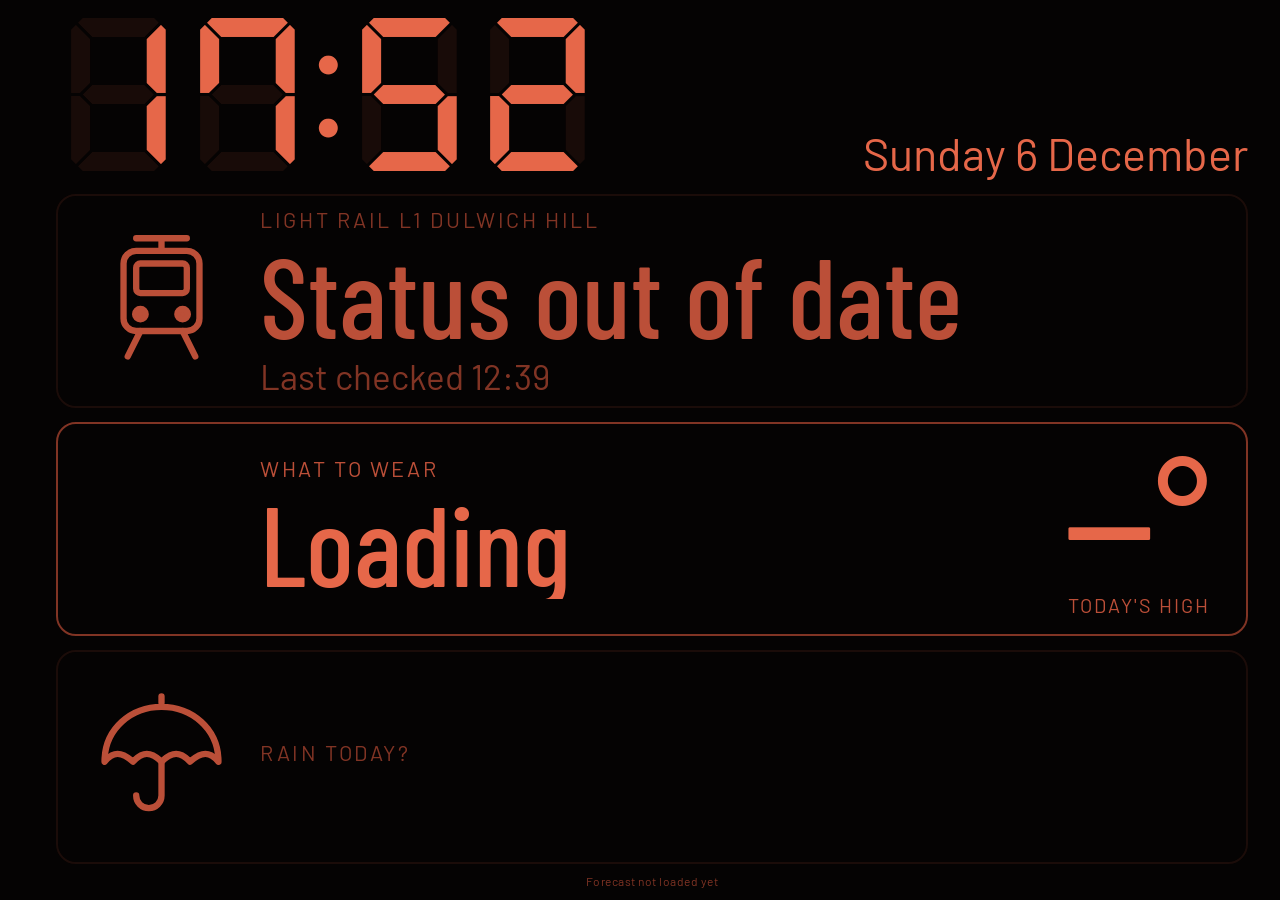
==== earlwood/index.html @ 37ba5a8c "Earlwood page: redesign as a clock strip and three huge answer rows (light rail, what to wear, umbre" ====
<!doctype html>
<html lang="en-AU">
<head>
<meta charset="utf-8">
<meta name="viewport" content="width=device-width, initial-scale=1, viewport-fit=cover, user-scalable=no">
<meta name="apple-mobile-web-app-capable" content="yes">
<meta name="mobile-web-app-capable" content="yes">
<meta name="apple-mobile-web-app-status-bar-style" content="black-translucent">
<meta name="apple-mobile-web-app-title" content="Earlwood Clock">
<meta name="theme-color" content="#050303">
<meta name="color-scheme" content="dark">
<title>Earlwood Clock</title>
<link rel="manifest" href="manifest.webmanifest">
<link rel="apple-touch-icon" href="../icon-180.png">
<link rel="preconnect" href="https://fonts.googleapis.com">
<link rel="preconnect" href="https://fonts.gstatic.com" crossorigin>
<link rel="preload" href="../fonts/dseg7-classic-latin-700-normal.woff2" as="font" type="font/woff2" crossorigin>
<link rel="stylesheet" href="https://fonts.googleapis.com/css2?family=Barlow+Condensed:wght@400;500&amp;family=Barlow:wght@400;500&amp;display=swap">
<link rel="stylesheet" href="../styles.css">
</head>
<body>

<main id="app" class="solo">
  <section class="city" id="city-syd" aria-label="Earlwood">
    <div class="top">
      <div class="time"><span class="ghost" aria-hidden="true">88:88</span><span class="hm" id="syd-hm">--:--</span><span class="ap" id="syd-ap"></span></div>
      <div class="date" id="syd-date"></div>
      <span class="city-meta" id="syd-meta" hidden></span>
    </div>
    <div class="rows">
      <div class="row quiet" id="rail" aria-live="polite">
        <div class="ico" aria-hidden="true"><svg viewBox="0 0 64 64"><path d="M32 8V2M20 2h24"/><rect x="14" y="8" width="36" height="38" rx="6"/><rect x="20" y="14" width="24" height="14" rx="2"/><circle cx="22" cy="38" r="2.5"/><circle cx="42" cy="38" r="2.5"/><path d="M22 46l-6 12M42 46l6 12"/></svg></div>
        <div class="row-body">
          <div class="row-label">Light rail L1 Dulwich Hill</div>
          <div class="row-word" id="rail-head">Checking</div>
          <div class="row-sub" id="rail-sub"></div>
        </div>
      </div>
      <div class="row" id="tile-wear">
        <div class="ico" id="wear-ico" aria-hidden="true"></div>
        <div class="row-body">
          <div class="row-label">What to wear</div>
          <div class="row-word" id="syd-wear">--</div>
          <div class="row-sub" id="syd-wear-sub"></div>
        </div>
        <div class="row-num"><span id="syd-range">--°</span><span class="row-num-cap">today's high</span></div>
      </div>
      <div class="row quiet" id="tile-rain">
        <div class="ico" aria-hidden="true"><svg viewBox="0 0 64 64"><path d="M32 6V3M5 34C5 18 18 8 32 8s27 10 27 26c-4-5-8-5-13.5 0C41 29 37 29 32 34c-5-5-9-5-13.5 0C13 29 9 29 5 34z"/><path d="M32 34v16a6 6 0 0 1-12 0"/></svg></div>
        <div class="row-body">
          <div class="row-label">Rain today?</div>
          <div class="row-word" id="syd-rain-head"></div>
          <div class="row-sub" id="syd-rain-sub"></div>
        </div>
      </div>
    </div>
  </section>

  <footer id="foot"></footer>
</main>

<nav id="controls" hidden aria-label="Display settings">
  <button type="button" id="btn-dim"></button>
  <button type="button" id="btn-full" hidden></button>
  <span id="awake"></span>
</nav>

<script>window.NIGHT_CLOCK = { cities: ['syd'], base: '../', cache: 'earlwood.' };</script>
<script src="../app.js"></script>
</body>
</html>
---- styles.css ----
/* Night Clock
   Layout: two city columns (Sydney wider) in landscape, two stacked rows in portrait.
   Everything sizes from its column width (cqw), so the same rules fit both orientations. */

@font-face {
  font-family: "DSEG7 Classic";
  font-weight: 700;
  font-style: normal;
  font-display: swap;
  src: url("fonts/dseg7-classic-latin-700-normal.woff2") format("woff2");
}

:root {
  --bg: #050303;
  --ink: #ff7352;      /* digits: warm red-orange, gentlest on night vision */
  --ink-2: #d0583f;    /* labels and secondary text */
  --ink-3: #8f3a29;    /* footnotes and axes */
  --line: #1f0e0a;     /* hairlines and night shading */
  --dim: 0.9;
  --digits: "DSEG7 Classic", "Barlow Condensed", "Arial Narrow", Arial, sans-serif;
  --display: "Barlow Condensed", "Arial Narrow", "Helvetica Neue", Arial, sans-serif;
  --body: "Barlow", -apple-system, "Helvetica Neue", Arial, sans-serif;
  color-scheme: dark;
}

* { box-sizing: border-box; margin: 0; }
[hidden] { display: none !important; }

html, body {
  height: 100%;
  background: var(--bg);
  color: var(--ink);
  overflow: hidden;
  -webkit-text-size-adjust: 100%;
  -webkit-user-select: none;
  user-select: none;
  -webkit-tap-highlight-color: transparent;
}

body { font-family: var(--body); }

#app {
  position: fixed;
  top: 0; right: 0; bottom: 0; left: 0;
  display: grid;
  grid-template-columns: minmax(0, 2fr) minmax(0, 1fr);
  padding:
    max(24px, env(safe-area-inset-top))
    max(24px, env(safe-area-inset-right))
    max(28px, env(safe-area-inset-bottom))
    max(24px, env(safe-area-inset-left));
  opacity: var(--dim);
  transition: opacity 0.8s ease;
}

/* Time block pinned to the top, forecast pinned to the bottom, so both cities line up. */
.city {
  container-type: inline-size;
  display: flex;
  flex-direction: column;
  justify-content: space-between;
  gap: 16px;
  min-width: 0;
  overflow: hidden;
  padding: 0 clamp(16px, 3vw, 40px);
}

.city + .city { border-left: 1px solid var(--line); }

.city-head {
  display: flex;
  flex-wrap: wrap;
  justify-content: space-between;
  align-items: baseline;
  gap: 12px;
  font-size: clamp(14px, 3.4cqw, 21px);
  letter-spacing: 0.16em;
  text-transform: uppercase;
  color: var(--ink-2);
}

.city-name { font-weight: 500; white-space: nowrap; }
.city-meta { letter-spacing: 0.04em; text-transform: none; color: var(--ink-2); text-align: right; }

.time {
  position: relative;
  font-family: var(--digits);
  font-weight: 700;
  font-size: 24cqw;
  line-height: 1;
  letter-spacing: 0.02em;
  white-space: nowrap;
  margin-top: 0.2em;
}

/* unlit segments, like a real LED display */
.time .ghost { position: absolute; left: 0; top: 0; opacity: 0.09; pointer-events: none; }
.time .hm { white-space: pre; }

#city-syd .time { font-size: 25cqw; }

.ap {
  font-family: var(--body);
  font-size: 0.2em;
  font-weight: 400;
  letter-spacing: 0.04em;
  margin-left: 0.3em;
  color: var(--ink-2);
}

.date {
  font-size: clamp(16px, 4cqw, 26px);
  color: var(--ink-2);
  margin-top: 0.4em;
}

/* regional headline, fills the space between the clock and the forecast */
.news { min-width: 0; }

.news-src {
  font-size: clamp(12px, 2.8cqw, 16px);
  letter-spacing: 0.14em;
  text-transform: uppercase;
  color: var(--ink-2);
  margin-bottom: 0.6em;
}

.news-title {
  font-family: var(--body);
  font-weight: 500;
  font-size: clamp(19px, 4.6cqw, 32px);
  line-height: 1.25;
  color: var(--ink);
  display: -webkit-box;
  -webkit-box-orient: vertical;
  -webkit-line-clamp: 4;
  overflow: hidden;
}

.wx {
  padding-top: clamp(12px, 2vh, 22px);
  border-top: 1px solid var(--line);
}

.wx-now { display: flex; align-items: baseline; gap: 0.5em; flex-wrap: wrap; }

.wx-temp {
  font-family: var(--display);
  font-weight: 400;
  font-size: clamp(40px, 11cqw, 68px);
  line-height: 1;
  font-variant-numeric: tabular-nums;
}

.wx-desc { font-size: clamp(16px, 3.8cqw, 24px); color: var(--ink-2); }

.wx-range {
  font-size: clamp(13px, 3cqw, 18px);
  color: var(--ink-2);
  margin-top: 0.35em;
  min-height: 1.3em;
}

.wx-chart svg { display: block; width: 100%; height: auto; margin-top: 0.7em; }

/* Earlwood-only page (earlwood/index.html): one wide column */
#app.solo { grid-template-columns: minmax(0, 1fr); }
.solo .wx { min-height: 0; }
.solo .wx-chart { flex: 1 1 0; min-height: 70px; max-height: 300px; position: relative; }
.solo .wx-chart svg { position: absolute; left: 0; top: 0; width: 100%; height: 100%; margin-top: 0; }
.solo .news-title { -webkit-line-clamp: 2; }
.solo .rain-nc { flex-basis: 34%; }

/* Sydney: rain first, temperature small */
.wx-rainy .wx-now { gap: 0.6em; }
.wx-rainy .wx-temp { font-size: clamp(28px, 6.2cqw, 40px); }
.wx-rainy .wx-desc { font-size: clamp(15px, 3.2cqw, 20px); }
.wx-rainy .wx-range { margin: 0 0 0 auto; min-height: 0; font-size: clamp(13px, 2.8cqw, 17px); }
.rain-row { display: flex; gap: 20px; align-items: flex-start; margin-top: 0.6em; }
.rain-text { flex: 1 1 56%; min-width: 0; }
.rain-head {
  font-family: var(--display);
  font-weight: 500;
  font-size: clamp(26px, 6.6cqw, 42px);
  line-height: 1.05;
  color: var(--ink);
}
.rain-sub { font-size: clamp(14px, 3cqw, 19px); color: var(--ink-2); margin-top: 0.35em; }
.rain-nc { flex: 0 0 38%; min-width: 0; }
.rain-nc-cap {
  font-size: clamp(11px, 2.4cqw, 14px);
  letter-spacing: 0.1em;
  text-transform: uppercase;
  color: var(--ink-2);
  margin-bottom: 4px;
}
.rain-nc svg { display: block; width: 100%; height: 60px; }
.wx-rainy .wx-chart svg { margin-top: 0.7em; }

/* chart parts */
.night { fill: var(--line); }
.bar   { fill: var(--ink); opacity: 0.32; }
.axis  { stroke: var(--ink-3); stroke-width: 1; }
.tick  { stroke: var(--ink-3); stroke-width: 1; }
.bar-led { opacity: 0.55; }
.bar-nc  { opacity: 0.85; }
.grid  { stroke: var(--ink-3); stroke-width: 1; stroke-dasharray: 3 5; opacity: 0.7; }
.tline-thin { stroke-width: 2; opacity: 0.55; }
.lbl-sm { font-size: 14px; }
.lbl-halo { paint-order: stroke; stroke: var(--bg); stroke-width: 5px; stroke-linejoin: round; }
.area  { fill: var(--ink); opacity: 0.1; }
.tline { fill: none; stroke: var(--ink); stroke-width: 3; stroke-linejoin: round; stroke-linecap: round; }
.dot   { fill: var(--bg); stroke: var(--ink); stroke-width: 3; }
.val   { fill: var(--ink); font-family: var(--display); font-size: 24px; font-weight: 500; }
.lbl   { fill: var(--ink-2); font-family: var(--body); font-size: 17px; }

#foot {
  position: absolute;
  left: 0; right: 0;
  bottom: max(6px, env(safe-area-inset-bottom));
  text-align: center;
  font-size: 12px;
  letter-spacing: 0.04em;
  color: var(--ink-3);
}

#controls {
  position: fixed;
  left: 50%;
  bottom: max(36px, env(safe-area-inset-bottom));
  transform: translateX(-50%);
  display: flex;
  align-items: center;
  flex-wrap: wrap;
  justify-content: center;
  gap: 12px 16px;
  max-width: calc(100vw - 32px);
  padding: 12px 16px;
  background: #140805;
  border: 1px solid var(--ink-3);
  border-radius: 14px;
  filter: brightness(var(--ctl, 0.9));  /* dims with the display but stays opaque */
  z-index: 5;
}

#controls button {
  min-height: 52px;
  min-width: 150px;
  padding: 0 20px;
  font: 500 18px var(--body);
  color: var(--ink);
  background: transparent;
  border: 1px solid var(--ink-3);
  border-radius: 10px;
}

#controls button:active { background: var(--line); }
#awake { font-size: 14px; color: var(--ink-2); max-width: 280px; }

@media (orientation: portrait) {
  #app {
    grid-template-columns: minmax(0, 1fr);
    grid-template-rows: minmax(0, 1fr) minmax(0, 1fr);
  }
  .city + .city { border-left: 0; border-top: 1px solid var(--line); }
  #app { padding-top: max(20px, env(safe-area-inset-top)); padding-bottom: max(24px, env(safe-area-inset-bottom)); }
  .city { gap: 8px; padding-bottom: 14px; }
  .news { display: none; }  /* portrait is tight, headlines are for landscape */
  #city-syd .time { font-size: 17cqw; }
  .rain-nc svg { height: 46px; }
  .rain-row { margin-top: 0.3em; }
  .rain-head { font-size: clamp(24px, 5cqw, 34px); }
  #city-uk .time { font-size: 16cqw; }
  .wx { padding-top: 8px; }
  .wx-temp { font-size: 52px; }
}

@media (prefers-reduced-motion: reduce) {
  #app { transition: none; }
}

@media (orientation: portrait) {
  #app.solo { grid-template-rows: minmax(0, 1fr); }
  .solo .news { display: block; }
  .solo #city-syd .time { font-size: min(26cqw, 20vh); }
  .solo .wx-chart svg { height: auto; }
}

/* short landscape screens such as small tablets */
@media (orientation: landscape) and (max-height: 640px) {
  #app { padding-top: 12px; padding-bottom: 20px; }
  .city { gap: 8px; }
  .city-head { font-size: 14px; }
  .date { font-size: 18px; margin-top: 0.2em; }
  .wx-rainy .wx-temp { font-size: 28px; }
  .wx-rainy .wx-desc, .wx-rainy .wx-range { font-size: 14px; }
  .rain-row { margin-top: 0.3em; }
  .rain-head { font-size: 26px; }
  .rain-sub, .rain-next { font-size: 14px; margin-top: 0.2em; }
  .rain-nc-cap { font-size: 11px; margin-bottom: 2px; }
  .rain-nc svg { height: 40px; }
  #foot { font-size: 11px; }
}

/* ---------- Earlwood page: a clock strip and three big answers ----------
   Light rail, what to wear, umbrella. Built to be read from across the kitchen, so words are huge
   and a row turns into a solid block when it needs attention. */
#app.solo { padding-top: max(24px, env(safe-area-inset-top)); padding-bottom: max(30px, env(safe-area-inset-bottom)); }
#app.solo .city { gap: clamp(8px, 1.6vh, 16px); padding: 0 clamp(8px, 1.6vw, 24px); }
#app.solo .top { display: flex; align-items: baseline; justify-content: space-between; gap: 24px; flex: 0 0 auto; }
#app.solo #city-syd .time { font-size: min(17vh, 21cqw); margin-top: 0; }
#app.solo .date { font-size: min(5vh, 4.2cqw); margin: 0; text-align: right; color: var(--ink); }
#app.solo .rows { flex: 1 1 0; min-height: 0; display: flex; flex-direction: column; gap: clamp(8px, 1.6vh, 16px); }

.row {
  flex: 1 1 0;
  min-height: 0;
  display: grid;
  grid-template-columns: auto minmax(0, 1fr) auto;
  align-items: center;
  gap: clamp(14px, 2.6cqw, 36px);
  padding: 0 clamp(16px, 3cqw, 40px);
  border: 2px solid var(--ink-3);
  border-radius: 20px;
  color: var(--ink);
  overflow: hidden;
}
.row .ico { width: min(15vh, 13cqw); height: min(15vh, 13cqw); }
.row .ico svg { display: block; width: 100%; height: 100%; fill: none; stroke: currentColor; stroke-width: 3; stroke-linejoin: round; stroke-linecap: round; }
.row .ico svg circle { fill: currentColor; }
.row-label { font-size: clamp(14px, 2.4vh, 24px); letter-spacing: 0.12em; text-transform: uppercase; color: var(--ink-2); }
.row-word { font-family: var(--display); font-weight: 500; font-size: min(12.5vh, 10.5cqw); line-height: 1; margin-top: 0.05em; white-space: nowrap; overflow: hidden; text-overflow: ellipsis; }
.row-sub { font-size: clamp(18px, 3.9vh, 38px); line-height: 1.15; margin-top: 0.15em; color: var(--ink-2); }
.row-num { font-family: var(--display); font-weight: 500; font-size: min(17vh, 15cqw); line-height: 1; text-align: right; }
.row-num-cap { display: block; font-family: var(--body); font-weight: 400; font-size: clamp(13px, 2.2vh, 22px); letter-spacing: 0.1em; text-transform: uppercase; color: var(--ink-2); }

/* quiet: nothing to worry about, dimmer and outlined */
.row.quiet { border-color: var(--line); color: var(--ink-2); }
.row.quiet .row-label, .row.quiet .row-sub { color: var(--ink-3); }
/* needs attention: a solid block, impossible to miss */
.row.on { background: var(--ink); border-color: var(--ink); color: var(--bg); }
.row.on .row-label, .row.on .row-sub, .row.on .row-num-cap { color: var(--bg); }
.row.maybe { border-color: var(--ink); }

@media (orientation: portrait) {
  #app.solo #city-syd .time { font-size: min(14vh, 25cqw); }
  #app.solo .top { flex-direction: column; align-items: flex-start; gap: 4px; }
  #app.solo .date { text-align: left; font-size: 3.6vh; }
  .row .ico { width: min(10vh, 16cqw); height: min(10vh, 16cqw); }
  .row-word { font-size: min(7.5vh, 10cqw); }
  .row-num { font-size: min(10vh, 18cqw); }
}
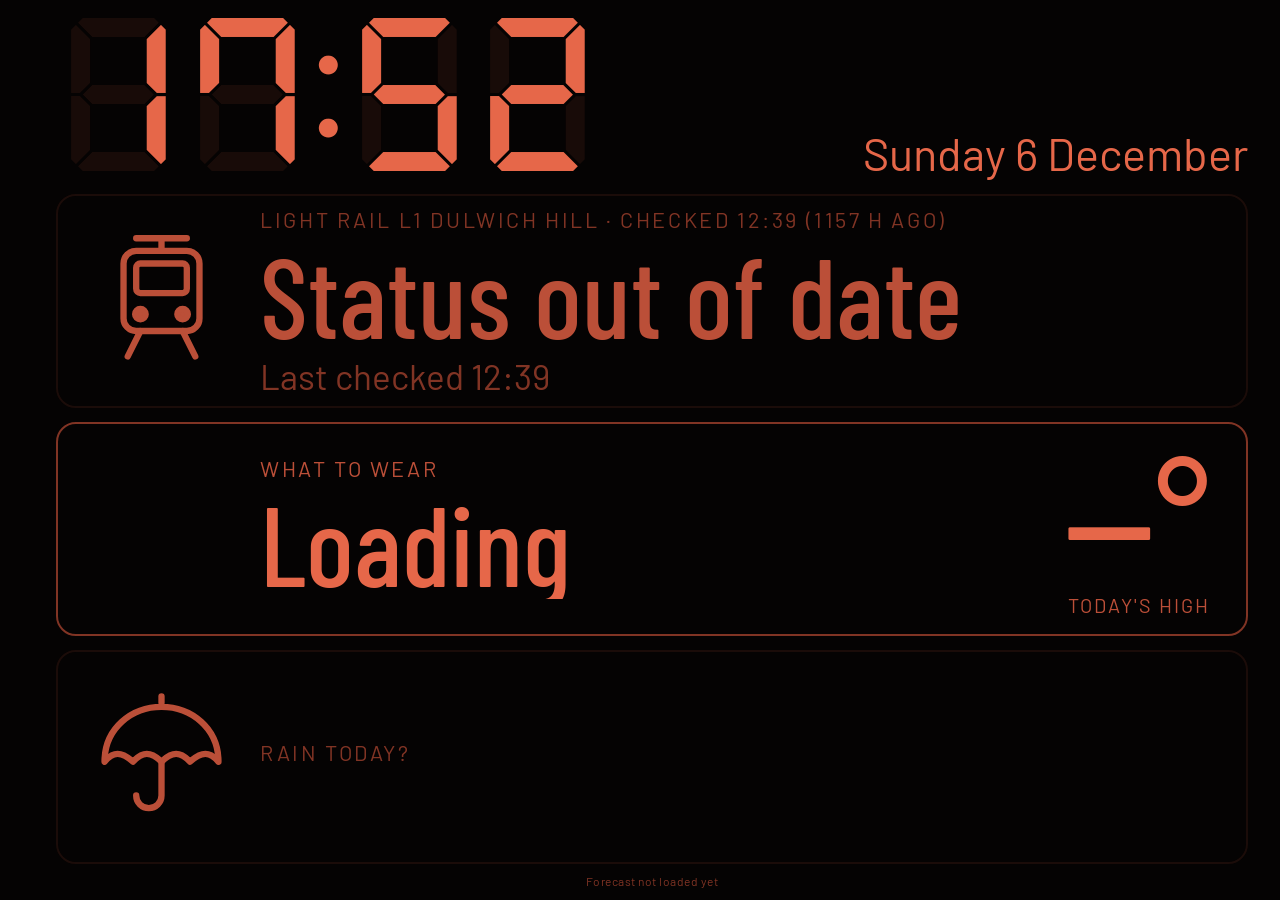
==== commit af0799b7: "Earlwood page: show when the light rail status was last checked Co-Authored-By: Claude Sonnet 5.5 <n" ====
--- a/earlwood/index.html
+++ b/earlwood/index.html
@@ -31,7 +31,7 @@
       <div class="row quiet" id="rail" aria-live="polite">
         <div class="ico" aria-hidden="true"><svg viewBox="0 0 64 64"><path d="M32 8V2M20 2h24"/><rect x="14" y="8" width="36" height="38" rx="6"/><rect x="20" y="14" width="24" height="14" rx="2"/><circle cx="22" cy="38" r="2.5"/><circle cx="42" cy="38" r="2.5"/><path d="M22 46l-6 12M42 46l6 12"/></svg></div>
         <div class="row-body">
-          <div class="row-label">Light rail L1 Dulwich Hill</div>
+          <div class="row-label" id="rail-label">Light rail L1 Dulwich Hill</div>
           <div class="row-word" id="rail-head">Checking</div>
           <div class="row-sub" id="rail-sub"></div>
         </div>
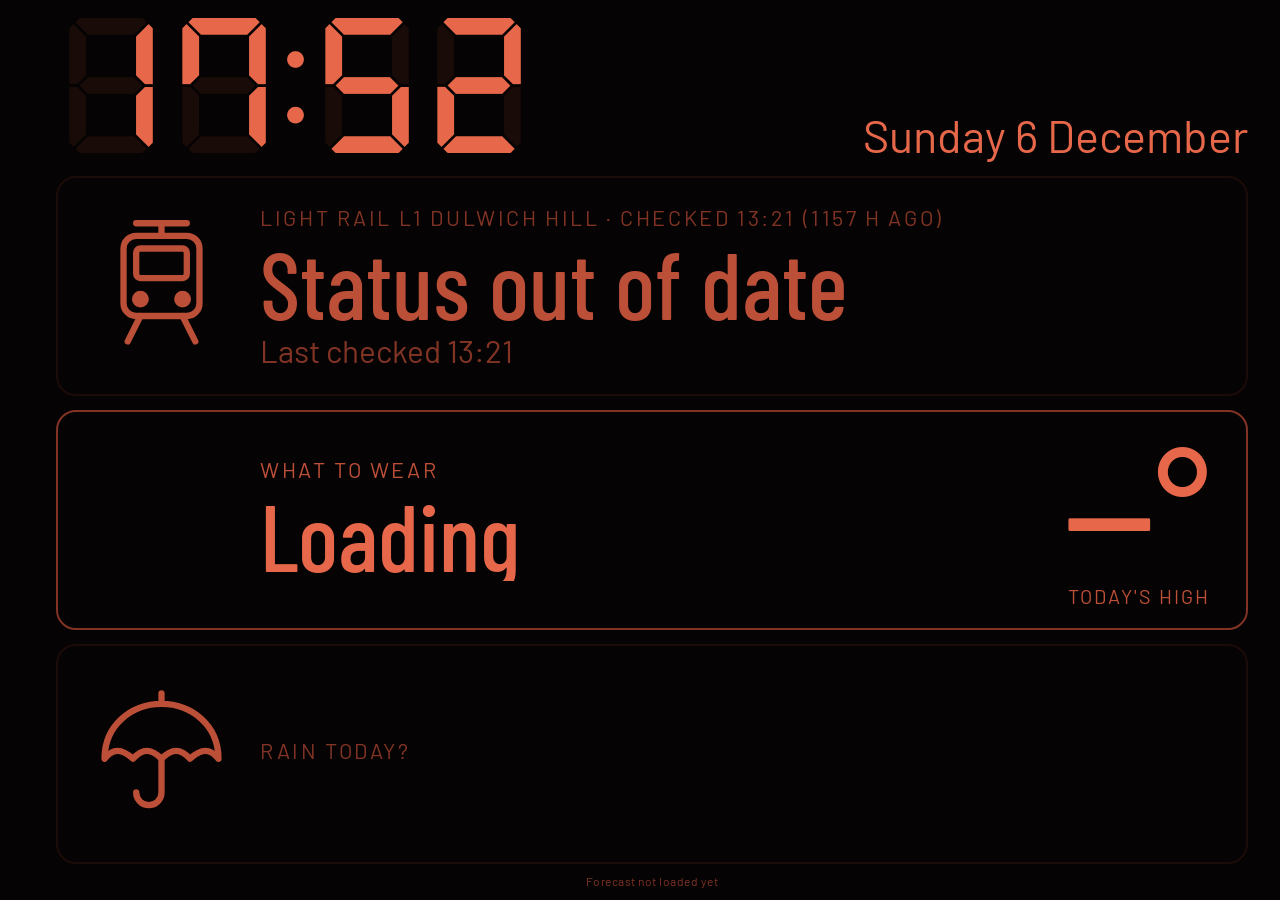
==== commit 658c3e98: "Earlwood page: bring back temperature-now words and rain likelihood words Co-Authored-By: Claude Son" ====
--- a/earlwood/index.html
+++ b/earlwood/index.html
@@ -51,6 +51,7 @@
           <div class="row-label">Rain today?</div>
           <div class="row-word" id="syd-rain-head"></div>
           <div class="row-sub" id="syd-rain-sub"></div>
+          <div class="row-note" id="syd-rain-note"></div>
         </div>
       </div>
     </div>
--- a/styles.css
+++ b/styles.css
@@ -308,7 +308,7 @@
 #app.solo { padding-top: max(24px, env(safe-area-inset-top)); padding-bottom: max(30px, env(safe-area-inset-bottom)); }
 #app.solo .city { gap: clamp(8px, 1.6vh, 16px); padding: 0 clamp(8px, 1.6vw, 24px); }
 #app.solo .top { display: flex; align-items: baseline; justify-content: space-between; gap: 24px; flex: 0 0 auto; }
-#app.solo #city-syd .time { font-size: min(17vh, 21cqw); margin-top: 0; }
+#app.solo #city-syd .time { font-size: min(15vh, 21cqw); margin-top: 0; }
 #app.solo .date { font-size: min(5vh, 4.2cqw); margin: 0; text-align: right; color: var(--ink); }
 #app.solo .rows { flex: 1 1 0; min-height: 0; display: flex; flex-direction: column; gap: clamp(8px, 1.6vh, 16px); }
 
@@ -329,17 +329,18 @@
 .row .ico svg { display: block; width: 100%; height: 100%; fill: none; stroke: currentColor; stroke-width: 3; stroke-linejoin: round; stroke-linecap: round; }
 .row .ico svg circle { fill: currentColor; }
 .row-label { font-size: clamp(14px, 2.4vh, 24px); letter-spacing: 0.12em; text-transform: uppercase; color: var(--ink-2); }
-.row-word { font-family: var(--display); font-weight: 500; font-size: min(12.5vh, 10.5cqw); line-height: 1; margin-top: 0.05em; white-space: nowrap; overflow: hidden; text-overflow: ellipsis; }
-.row-sub { font-size: clamp(18px, 3.9vh, 38px); line-height: 1.15; margin-top: 0.15em; color: var(--ink-2); }
+.row-word { font-family: var(--display); font-weight: 500; font-size: min(10.5vh, 10cqw); line-height: 1; margin-top: 0.05em; white-space: nowrap; overflow: hidden; text-overflow: ellipsis; }
+.row-sub { font-size: clamp(17px, 3.5vh, 34px); line-height: 1.15; margin-top: 0.1em; color: var(--ink-2); }
+.row-note { font-size: clamp(15px, 2.8vh, 26px); line-height: 1.15; margin-top: 0.1em; color: var(--ink-2); }
 .row-num { font-family: var(--display); font-weight: 500; font-size: min(17vh, 15cqw); line-height: 1; text-align: right; }
 .row-num-cap { display: block; font-family: var(--body); font-weight: 400; font-size: clamp(13px, 2.2vh, 22px); letter-spacing: 0.1em; text-transform: uppercase; color: var(--ink-2); }
 
 /* quiet: nothing to worry about, dimmer and outlined */
 .row.quiet { border-color: var(--line); color: var(--ink-2); }
-.row.quiet .row-label, .row.quiet .row-sub { color: var(--ink-3); }
+.row.quiet .row-label, .row.quiet .row-sub, .row.quiet .row-note { color: var(--ink-3); }
 /* needs attention: a solid block, impossible to miss */
 .row.on { background: var(--ink); border-color: var(--ink); color: var(--bg); }
-.row.on .row-label, .row.on .row-sub, .row.on .row-num-cap { color: var(--bg); }
+.row.on .row-label, .row.on .row-sub, .row.on .row-note, .row.on .row-num-cap { color: var(--bg); }
 .row.maybe { border-color: var(--ink); }
 
 @media (orientation: portrait) {
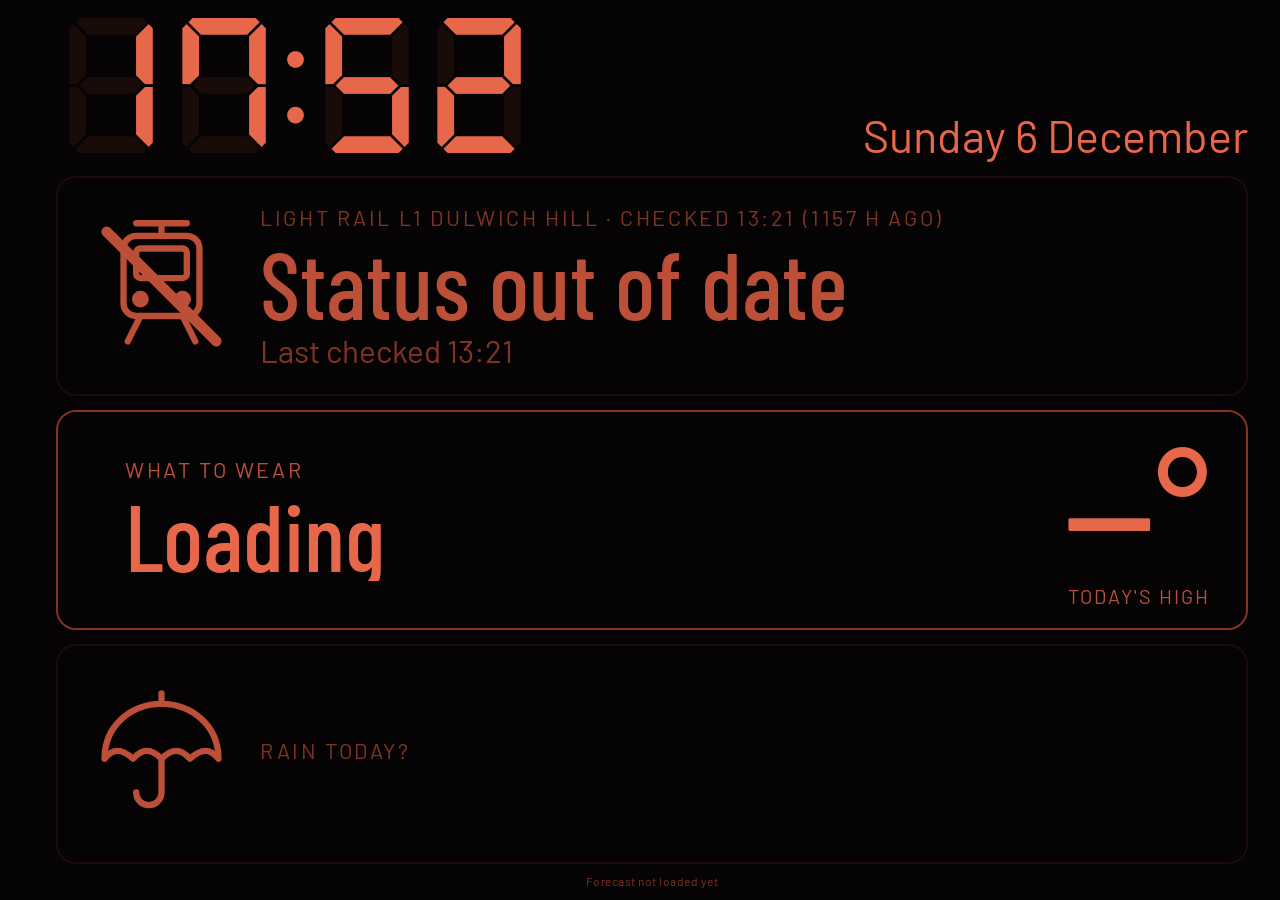
==== commit d793c07a: "Earlwood page: more pictures (cancelled tram, sun and hat for hot days, gumboots and raincoat for we" ====
--- a/earlwood/index.html
+++ b/earlwood/index.html
@@ -29,7 +29,7 @@
     </div>
     <div class="rows">
       <div class="row quiet" id="rail" aria-live="polite">
-        <div class="ico" aria-hidden="true"><svg viewBox="0 0 64 64"><path d="M32 8V2M20 2h24"/><rect x="14" y="8" width="36" height="38" rx="6"/><rect x="20" y="14" width="24" height="14" rx="2"/><circle cx="22" cy="38" r="2.5"/><circle cx="42" cy="38" r="2.5"/><path d="M22 46l-6 12M42 46l6 12"/></svg></div>
+        <div class="ico" id="rail-ico" aria-hidden="true"><svg viewBox="0 0 64 64"><path d="M32 8V2M20 2h24"/><rect x="14" y="8" width="36" height="38" rx="6"/><rect x="20" y="14" width="24" height="14" rx="2"/><circle cx="22" cy="38" r="2.5"/><circle cx="42" cy="38" r="2.5"/><path d="M22 46l-6 12M42 46l6 12"/></svg></div>
         <div class="row-body">
           <div class="row-label" id="rail-label">Light rail L1 Dulwich Hill</div>
           <div class="row-word" id="rail-head">Checking</div>
@@ -46,7 +46,7 @@
         <div class="row-num"><span id="syd-range">--°</span><span class="row-num-cap">today's high</span></div>
       </div>
       <div class="row quiet" id="tile-rain">
-        <div class="ico" aria-hidden="true"><svg viewBox="0 0 64 64"><path d="M32 6V3M5 34C5 18 18 8 32 8s27 10 27 26c-4-5-8-5-13.5 0C41 29 37 29 32 34c-5-5-9-5-13.5 0C13 29 9 29 5 34z"/><path d="M32 34v16a6 6 0 0 1-12 0"/></svg></div>
+        <div class="ico" id="rain-ico" aria-hidden="true"><svg viewBox="0 0 64 64"><path d="M32 6V3M5 34C5 18 18 8 32 8s27 10 27 26c-4-5-8-5-13.5 0C41 29 37 29 32 34c-5-5-9-5-13.5 0C13 29 9 29 5 34z"/><path d="M32 34v16a6 6 0 0 1-12 0"/></svg></div>
         <div class="row-body">
           <div class="row-label">Rain today?</div>
           <div class="row-word" id="syd-rain-head"></div>
--- a/styles.css
+++ b/styles.css
@@ -325,8 +325,10 @@
   color: var(--ink);
   overflow: hidden;
 }
-.row .ico { width: min(15vh, 13cqw); height: min(15vh, 13cqw); }
-.row .ico svg { display: block; width: 100%; height: 100%; fill: none; stroke: currentColor; stroke-width: 3; stroke-linejoin: round; stroke-linecap: round; }
+.row .ico { display: flex; gap: 0.15em; align-items: center; }
+.row .ico svg { display: block; flex: none; width: min(15vh, 13cqw); height: min(15vh, 13cqw); fill: none; stroke: currentColor; stroke-width: 3; stroke-linejoin: round; stroke-linecap: round; }
+.row .ico-2 svg { width: min(11vh, 10cqw); height: min(11vh, 10cqw); }
+.row .ico-3 svg { width: min(8.5vh, 8cqw); height: min(8.5vh, 8cqw); }
 .row .ico svg circle { fill: currentColor; }
 .row-label { font-size: clamp(14px, 2.4vh, 24px); letter-spacing: 0.12em; text-transform: uppercase; color: var(--ink-2); }
 .row-word { font-family: var(--display); font-weight: 500; font-size: min(10.5vh, 10cqw); line-height: 1; margin-top: 0.05em; white-space: nowrap; overflow: hidden; text-overflow: ellipsis; }
@@ -347,7 +349,7 @@
   #app.solo #city-syd .time { font-size: min(14vh, 25cqw); }
   #app.solo .top { flex-direction: column; align-items: flex-start; gap: 4px; }
   #app.solo .date { text-align: left; font-size: 3.6vh; }
-  .row .ico { width: min(10vh, 16cqw); height: min(10vh, 16cqw); }
+  .row .ico svg { width: min(10vh, 12cqw); height: min(10vh, 12cqw); }
   .row-word { font-size: min(7.5vh, 10cqw); }
   .row-num { font-size: min(10vh, 18cqw); }
 }
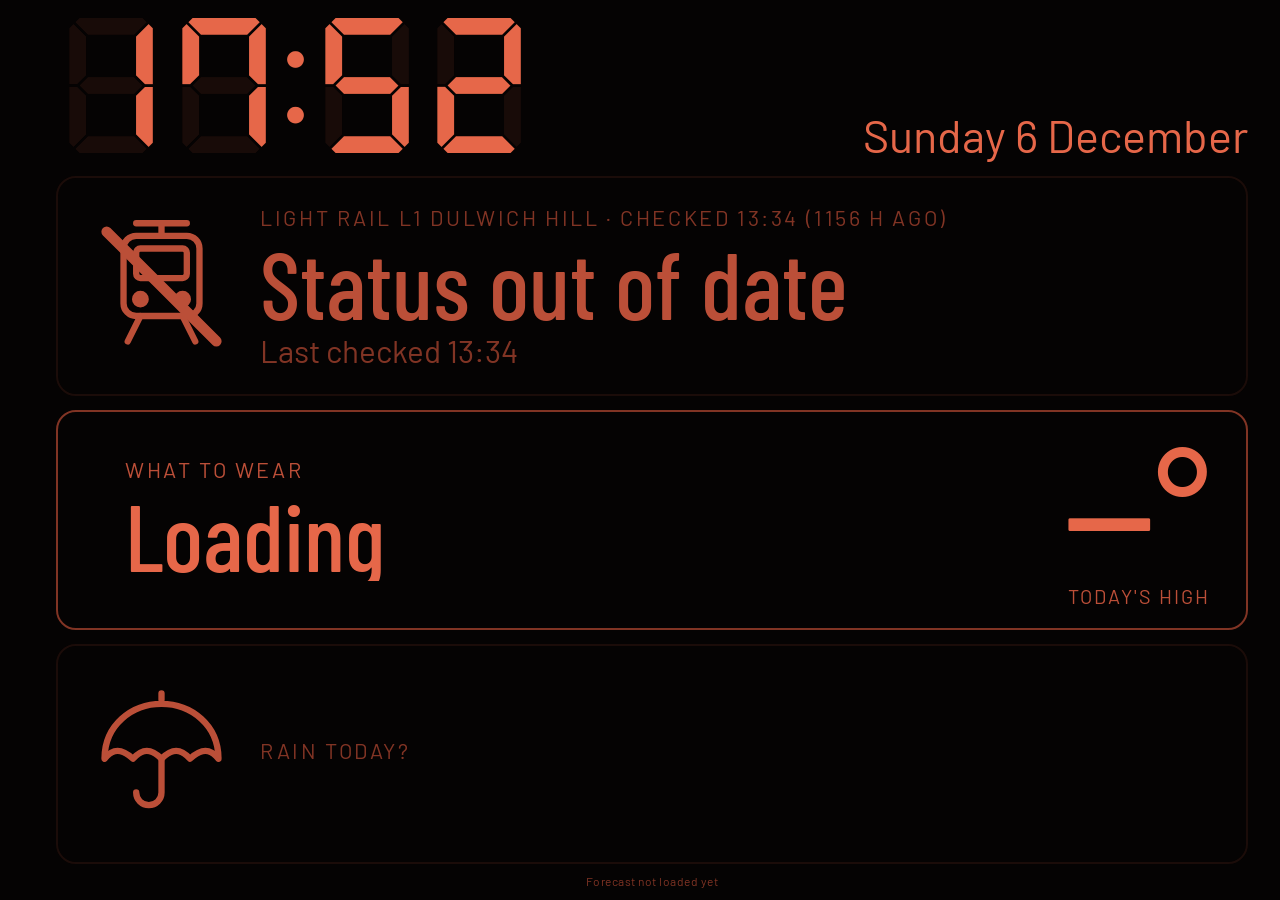
==== commit 70994e45: "Wording pass: wear row uses now and high, tomorrow mode after 5pm, rain row has one window and no cl" ====
--- a/earlwood/index.html
+++ b/earlwood/index.html
@@ -39,16 +39,16 @@
       <div class="row" id="tile-wear">
         <div class="ico" id="wear-ico" aria-hidden="true"></div>
         <div class="row-body">
-          <div class="row-label">What to wear</div>
+          <div class="row-label" id="wear-cap">What to wear</div>
           <div class="row-word" id="syd-wear">--</div>
           <div class="row-sub" id="syd-wear-sub"></div>
         </div>
-        <div class="row-num"><span id="syd-range">--°</span><span class="row-num-cap">today's high</span></div>
+        <div class="row-num"><span id="syd-range">--°</span><span class="row-num-cap" id="wear-num-cap">today's high</span></div>
       </div>
       <div class="row quiet" id="tile-rain">
         <div class="ico" id="rain-ico" aria-hidden="true"><svg viewBox="0 0 64 64"><path d="M32 6V3M5 34C5 18 18 8 32 8s27 10 27 26c-4-5-8-5-13.5 0C41 29 37 29 32 34c-5-5-9-5-13.5 0C13 29 9 29 5 34z"/><path d="M32 34v16a6 6 0 0 1-12 0"/></svg></div>
         <div class="row-body">
-          <div class="row-label">Rain today?</div>
+          <div class="row-label" id="rain-cap">Rain today?</div>
           <div class="row-word" id="syd-rain-head"></div>
           <div class="row-sub" id="syd-rain-sub"></div>
           <div class="row-note" id="syd-rain-note"></div>
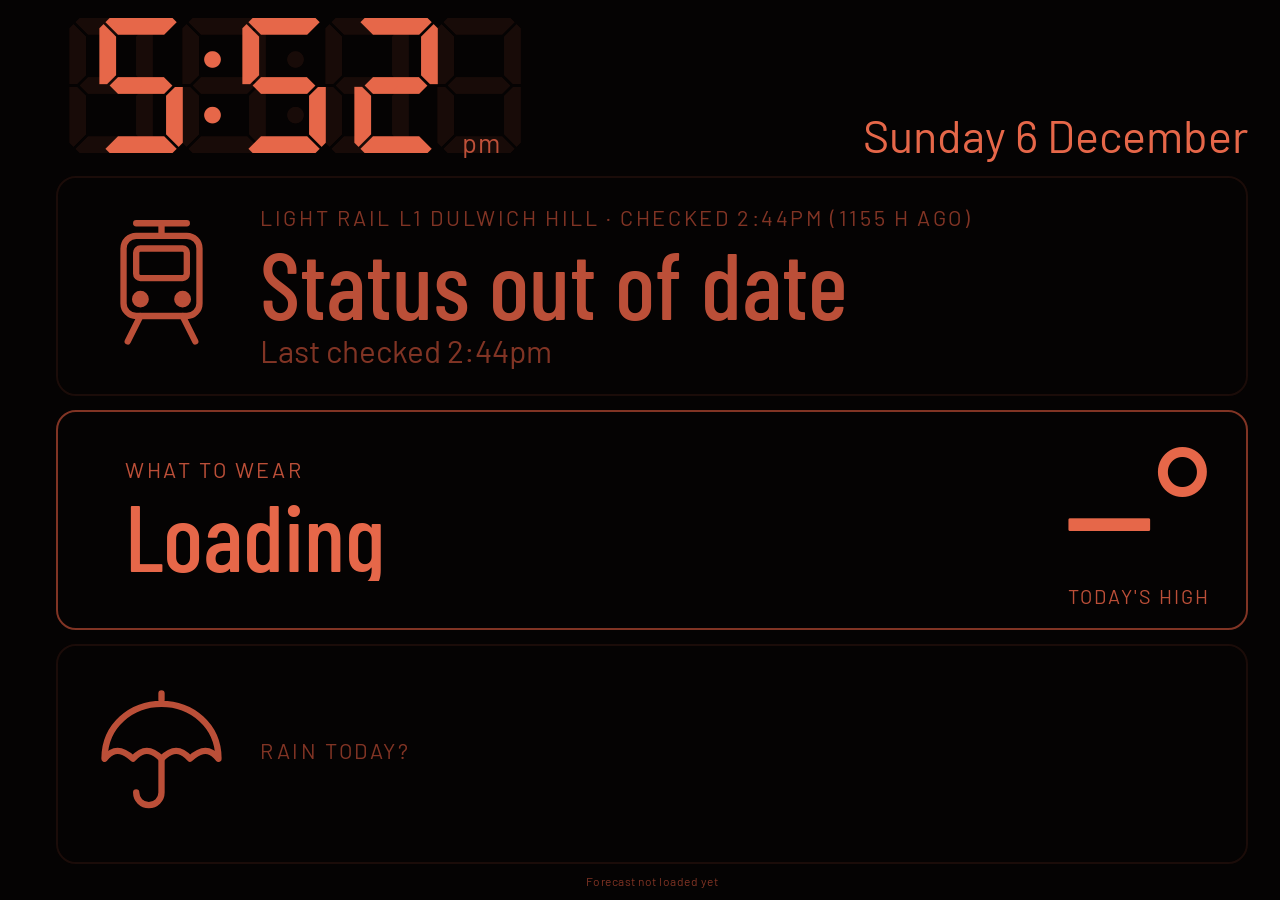
==== commit 83c888f2: "Earlwood page: 12 hour time Co-Authored-By: Claude Sonnet 5.5 <noreply@anthropic.com>" ====
--- a/earlwood/index.html
+++ b/earlwood/index.html
@@ -66,7 +66,7 @@
   <span id="awake"></span>
 </nav>
 
-<script>window.NIGHT_CLOCK = { cities: ['syd'], base: '../', cache: 'earlwood.' };</script>
+<script>window.NIGHT_CLOCK = { hour12: true, cities: ['syd'], base: '../', cache: 'earlwood.' };</script>
 <script src="../app.js"></script>
 </body>
 </html>
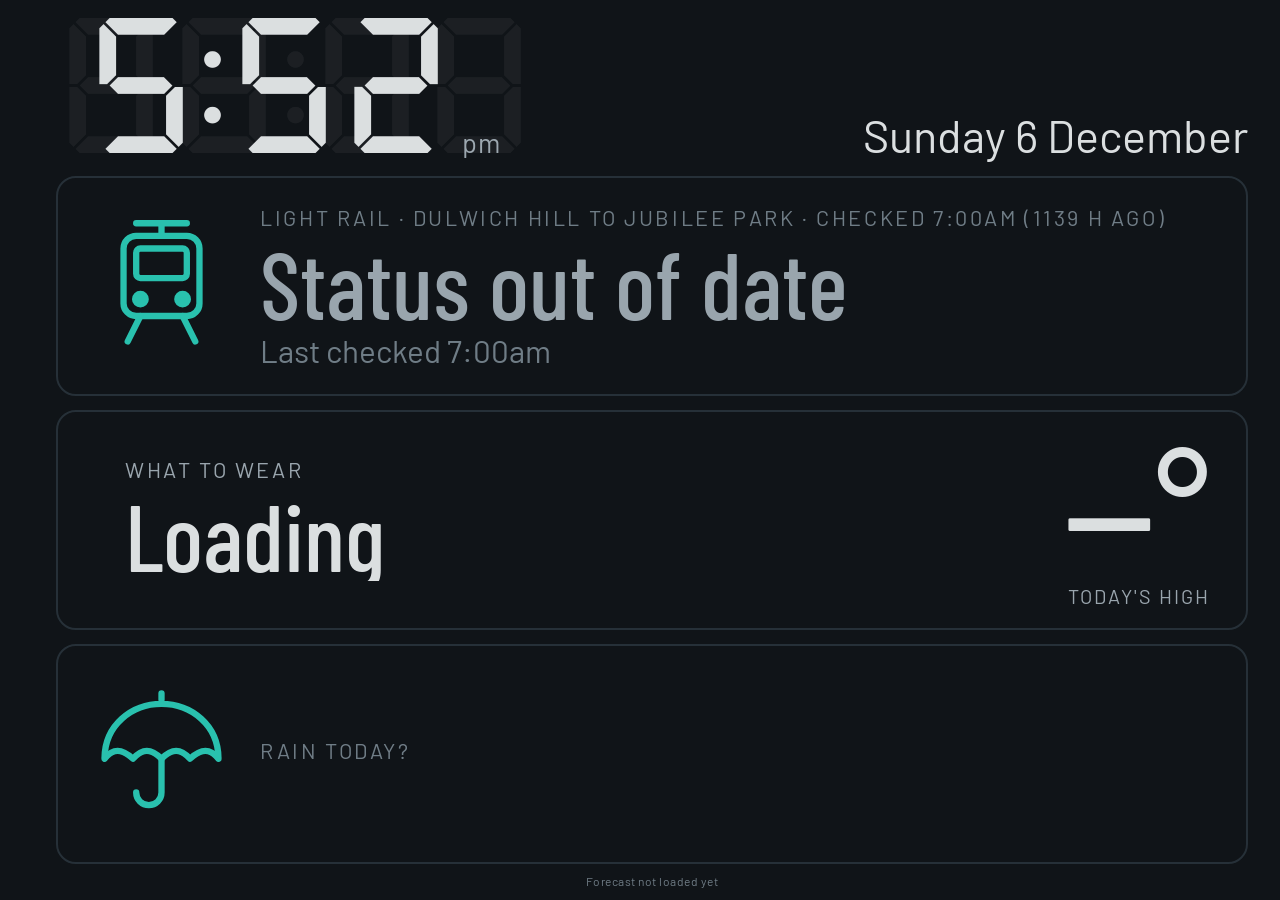
==== commit 417e24b3: "Earlwood page: rotating colour themes (daylight, slate, traffic light, sky) with the warm night look" ====
--- a/earlwood/index.html
+++ b/earlwood/index.html
@@ -61,12 +61,13 @@
 </main>
 
 <nav id="controls" hidden aria-label="Display settings">
+  <button type="button" id="btn-theme"></button>
   <button type="button" id="btn-dim"></button>
   <button type="button" id="btn-full" hidden></button>
   <span id="awake"></span>
 </nav>
 
-<script>window.NIGHT_CLOCK = { hour12: true, cities: ['syd'], base: '../', cache: 'earlwood.' };</script>
+<script>window.NIGHT_CLOCK = { hour12: true, themes: true, cities: ['syd'], base: '../', cache: 'earlwood.' };</script>
 <script src="../app.js"></script>
 </body>
 </html>
--- a/styles.css
+++ b/styles.css
@@ -168,6 +168,7 @@
 .solo .wx { min-height: 0; }
 .solo .wx-chart { flex: 1 1 0; min-height: 70px; max-height: 300px; position: relative; }
 .solo .wx-chart svg { position: absolute; left: 0; top: 0; width: 100%; height: 100%; margin-top: 0; }
+.news-title a { color: inherit; text-decoration: none; -webkit-touch-callout: none; }
 .solo .news-title { -webkit-line-clamp: 2; }
 .solo .rain-nc { flex-basis: 34%; }
 
@@ -320,9 +321,10 @@
   align-items: center;
   gap: clamp(14px, 2.6cqw, 36px);
   padding: 0 clamp(16px, 3cqw, 40px);
-  border: 2px solid var(--ink-3);
+  border: 2px solid var(--rowline, var(--ink-3));
   border-radius: 20px;
   color: var(--ink);
+  background: var(--row-bg, transparent);
   overflow: hidden;
 }
 .row .ico { display: flex; gap: 0.15em; align-items: center; }
@@ -338,12 +340,36 @@
 .row-num-cap { display: block; font-family: var(--body); font-weight: 400; font-size: clamp(13px, 2.2vh, 22px); letter-spacing: 0.1em; text-transform: uppercase; color: var(--ink-2); }
 
 /* quiet: nothing to worry about, dimmer and outlined */
-.row.quiet { border-color: var(--line); color: var(--ink-2); }
+.row.quiet, #tile-wear { border-color: var(--ok-line, var(--rowline, var(--ink-3))); }
+.row.quiet { color: var(--ink-2); }
 .row.quiet .row-label, .row.quiet .row-sub, .row.quiet .row-note { color: var(--ink-3); }
+.row.quiet .ico, #tile-wear .ico { color: var(--ok-icon, inherit); }
 /* needs attention: a solid block, impossible to miss */
-.row.on { background: var(--ink); border-color: var(--ink); color: var(--bg); }
-.row.on .row-label, .row.on .row-sub, .row.on .row-note, .row.on .row-num-cap { color: var(--bg); }
-.row.maybe { border-color: var(--ink); }
+.row.on { background: var(--alert, var(--ink)); border-color: var(--alert, var(--ink)); color: var(--on-alert, var(--bg)); }
+.row.on .row-label, .row.on .row-sub, .row.on .row-note, .row.on .row-num-cap { color: var(--on-alert, var(--bg)); }
+.row.maybe { border-color: var(--maybe, var(--ink)); }
+.row.maybe .ico { color: var(--maybe-icon, inherit); }
+
+/* Colour themes for the Earlwood page. The warm night look is the default set in :root; the page picks
+   one by setting data-theme on <html>: four daytime looks that take turns day by day, and night (8pm to 6am). */
+/* the unlit clock segments are quieter on the themed looks */
+[data-theme] .time .ghost { opacity: 0.06; }
+[data-theme="daylight"] {
+  --bg: #FBF8F3; --ink: #1E2A32; --ink-2: #3F4E58; --ink-3: #66727B; --line: #EDE7DB;
+  --rowline: #C9C0AE; --alert: #D9480F; --on-alert: #FFFFFF; --maybe: #D9480F;
+}
+[data-theme="slate"] {
+  --bg: #101418; --ink: #F2F5F7; --ink-2: #A9B5BE; --ink-3: #7B8993; --line: #1B2229;
+  --rowline: #2A343C; --alert: #FF6B4A; --on-alert: #1A0B07; --maybe: #2DD4BF; --ok-icon: #2DD4BF; --maybe-icon: #2DD4BF;
+}
+[data-theme="traffic"] {
+  --bg: #0B1220; --ink: #FFFFFF; --ink-2: #B5C1D6; --ink-3: #8393AD; --line: #16213A;
+  --rowline: #30A46C; --ok-line: #30A46C; --ok-icon: #4CC38A; --alert: #E5484D; --on-alert: #FFFFFF; --maybe: #F5A524; --maybe-icon: #F5A524;
+}
+[data-theme="sky"] {
+  --bg: #EAF2FB; --ink: #0B2545; --ink-2: #3C5A7D; --ink-3: #5A7596; --line: #D7E5F6;
+  --rowline: #B9CDE6; --row-bg: #FFFFFF; --alert: #F5A524; --on-alert: #2B1A00; --maybe: #1D6FD8; --ok-icon: #1D6FD8; --maybe-icon: #1D6FD8;
+}
 
 @media (orientation: portrait) {
   #app.solo #city-syd .time { font-size: min(14vh, 25cqw); }
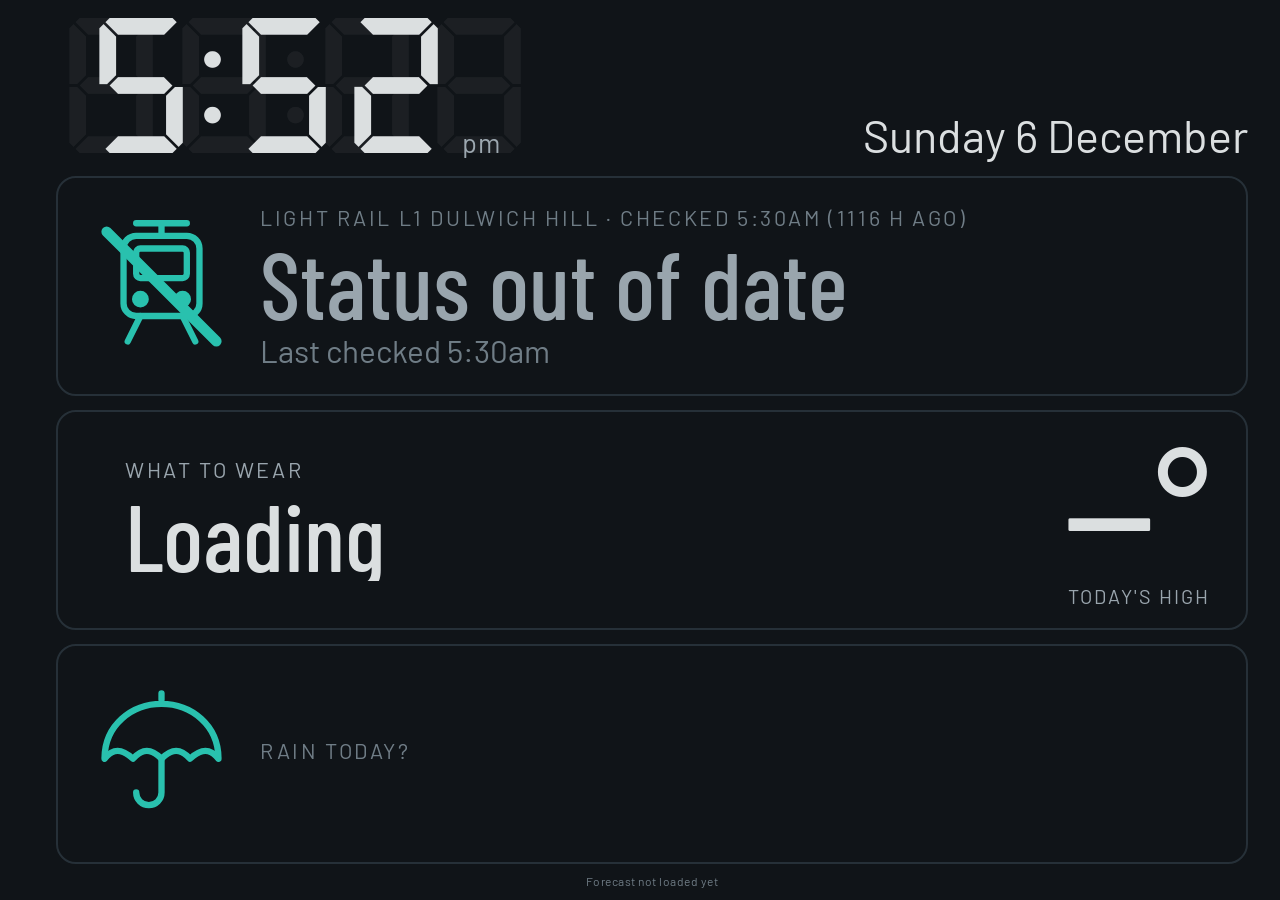
==== commit 7b1e997c: "Earlwood: what-to-wear tuned for Sydney with light-hearted lines and a UV-based hat; fix rain line w" ====
--- a/earlwood/index.html
+++ b/earlwood/index.html
@@ -42,6 +42,7 @@
           <div class="row-label" id="wear-cap">What to wear</div>
           <div class="row-word" id="syd-wear">--</div>
           <div class="row-sub" id="syd-wear-sub"></div>
+          <div class="row-note" id="syd-wear-note"></div>
         </div>
         <div class="row-num"><span id="syd-range">--°</span><span class="row-num-cap" id="wear-num-cap">today's high</span></div>
       </div>
